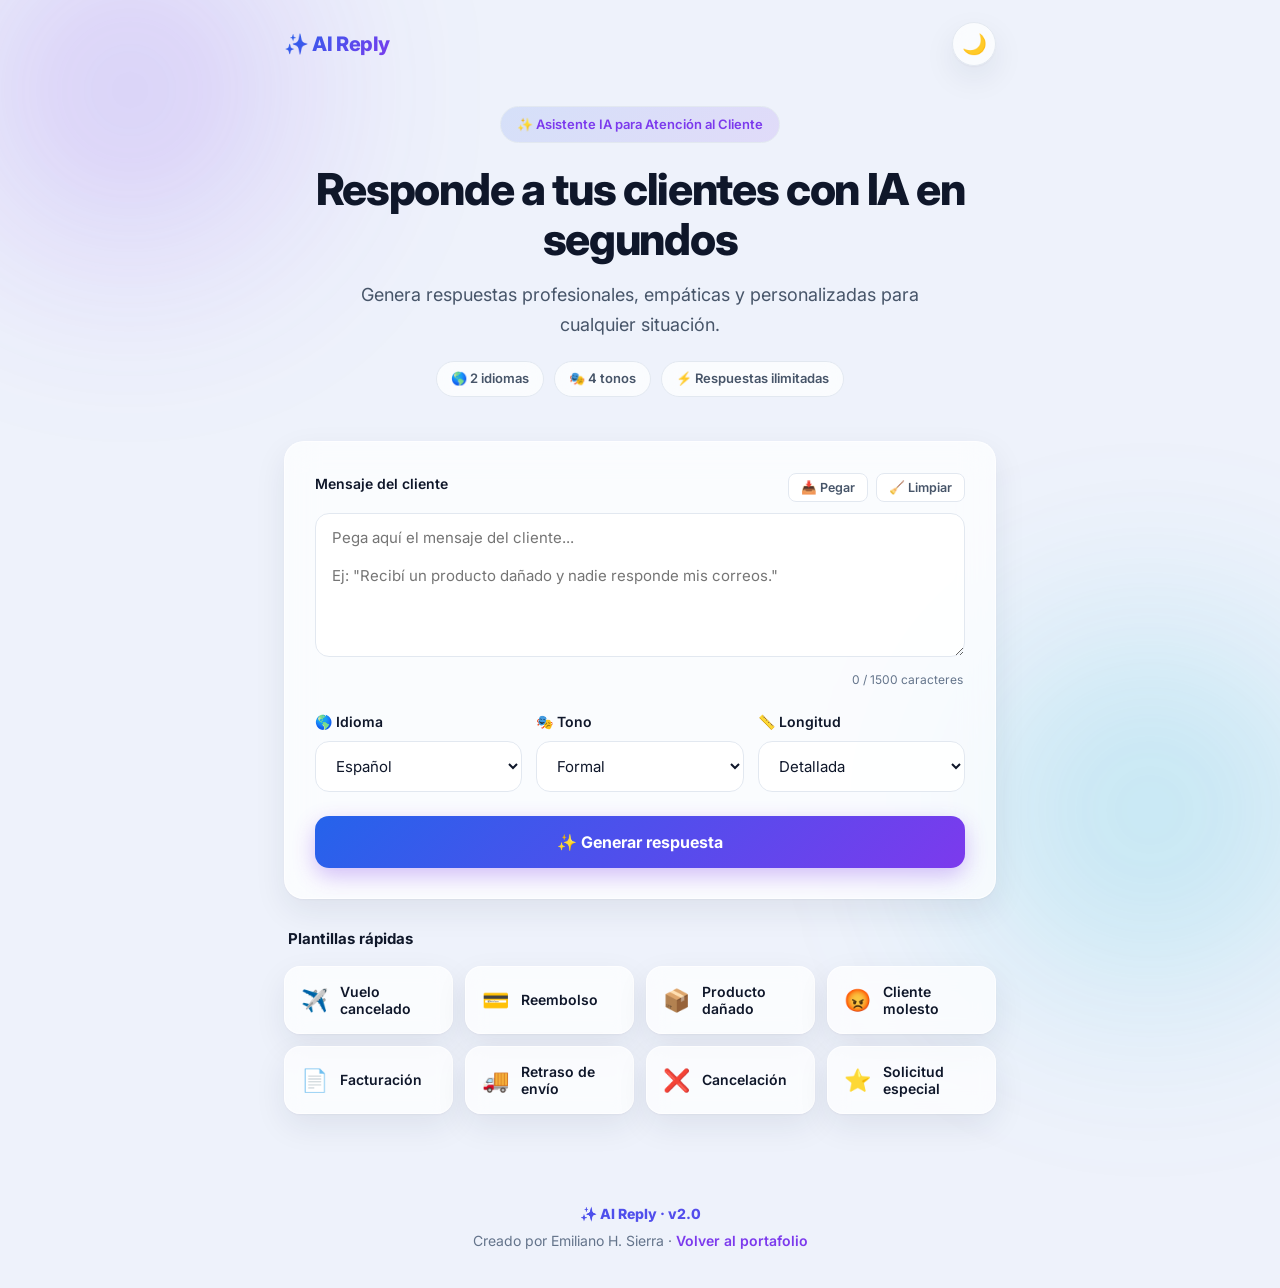
==== asistente-soporte/index.html @ 3d37d1f9 "Add files via upload" ====
<!DOCTYPE html>
<html lang="es">
<head>
  <meta charset="UTF-8">
  <meta name="viewport" content="width=device-width, initial-scale=1.0">
  <title>AI Reply · Asistente IA para Atención al Cliente</title>
  <link rel="preconnect" href="https://fonts.googleapis.com">
  <link rel="preconnect" href="https://fonts.gstatic.com" crossorigin>
  <link href="https://fonts.googleapis.com/css2?family=Inter:wght@400;500;600;700;800;900&display=swap" rel="stylesheet">
  <link rel="stylesheet" href="estilos.css">
</head>
<body>

  <!-- Formas decorativas de fondo -->
  <div class="deco deco-1" aria-hidden="true"></div>
  <div class="deco deco-2" aria-hidden="true"></div>

  <!-- Barra superior con marca -->
  <nav class="topbar">
    <span class="marca">✨ AI Reply</span>
    <button id="btnTema" class="btn-tema" onclick="cambiarTema()" title="Cambiar tema" aria-label="Cambiar tema claro u oscuro">🌙</button>
  </nav>

  <header class="hero">
    <span class="eyebrow">✨ Asistente IA para Atención al Cliente</span>
    <h1>Responde a tus clientes con IA en segundos</h1>
    <p class="subtitulo">Genera respuestas profesionales, empáticas y personalizadas para cualquier situación.</p>
    <div class="badges">
      <span class="badge-info">🌎 2 idiomas</span>
      <span class="badge-info">🎭 4 tonos</span>
      <span class="badge-info">⚡ Respuestas ilimitadas</span>
    </div>
  </header>

  <main class="contenedor">

    <!-- Caja principal -->
    <section class="panel">
      <div class="campo-head">
        <label for="mensajeCliente">Mensaje del cliente</label>
        <div class="mini-acciones">
          <button class="chip" onclick="pegarTexto()">📥 Pegar</button>
          <button class="chip" onclick="limpiarTexto()">🧹 Limpiar</button>
        </div>
      </div>
      <textarea id="mensajeCliente" rows="6" maxlength="1500" oninput="actualizarContador()" placeholder="Pega aquí el mensaje del cliente...&#10;&#10;Ej: &quot;Recibí un producto dañado y nadie responde mis correos.&quot;"></textarea>
      <div class="contador"><span id="contador">0</span> / 1500 caracteres</div>

      <div class="opciones">
        <div class="campo">
          <label for="idioma">🌎 Idioma</label>
          <select id="idioma">
            <option value="es">Español</option>
            <option value="en">Inglés</option>
          </select>
        </div>
        <div class="campo">
          <label for="tono">🎭 Tono</label>
          <select id="tono">
            <option value="Formal">Formal</option>
            <option value="Amigable">Amigable</option>
            <option value="Empático">Empático</option>
            <option value="Directo y conciso">Directo</option>
          </select>
        </div>
        <div class="campo">
          <label for="longitud">📏 Longitud</label>
          <select id="longitud">
            <option value="detallada">Detallada</option>
            <option value="breve">Breve</option>
          </select>
        </div>
      </div>

      <button id="btnGenerar" class="btn-primario" onclick="generarRespuesta()">✨ Generar respuesta</button>
    </section>

    <!-- Plantillas rápidas -->
    <section class="ejemplos">
      <h2 class="titulo-seccion">Plantillas rápidas</h2>
      <div class="grid-ejemplos">
        <button class="tarjeta-ejemplo" onclick="usarPlantilla('Mi vuelo fue cancelado y nadie me avisó. Necesito una solución urgente.')">
          <span class="ej-icon">✈️</span><span class="ej-texto">Vuelo cancelado</span>
        </button>
        <button class="tarjeta-ejemplo" onclick="usarPlantilla('Quiero solicitar el reembolso de mi compra, el producto no cumplió lo prometido.')">
          <span class="ej-icon">💳</span><span class="ej-texto">Reembolso</span>
        </button>
        <button class="tarjeta-ejemplo" onclick="usarPlantilla('Recibí mi pedido dañado y nadie responde mis correos. Estoy muy frustrado.')">
          <span class="ej-icon">📦</span><span class="ej-texto">Producto dañado</span>
        </button>
        <button class="tarjeta-ejemplo" onclick="usarPlantilla('Llevo tres días esperando respuesta y nadie me ayuda. Esto es inaceptable.')">
          <span class="ej-icon">😡</span><span class="ej-texto">Cliente molesto</span>
        </button>
        <button class="tarjeta-ejemplo" onclick="usarPlantilla('Tengo una duda sobre un cargo en mi factura que no reconozco.')">
          <span class="ej-icon">📄</span><span class="ej-texto">Facturación</span>
        </button>
        <button class="tarjeta-ejemplo" onclick="usarPlantilla('Mi pedido lleva una semana de retraso y no tengo información del envío.')">
          <span class="ej-icon">🚚</span><span class="ej-texto">Retraso de envío</span>
        </button>
        <button class="tarjeta-ejemplo" onclick="usarPlantilla('Quiero cancelar mi suscripción y asegurarme de que no me cobren de nuevo.')">
          <span class="ej-icon">❌</span><span class="ej-texto">Cancelación</span>
        </button>
        <button class="tarjeta-ejemplo" onclick="usarPlantilla('Necesito una atención especial porque viajo con un adulto mayor con movilidad reducida.')">
          <span class="ej-icon">⭐</span><span class="ej-texto">Solicitud especial</span>
        </button>
      </div>
    </section>

    <!-- Respuesta -->
    <section id="tarjetaResultado" class="panel resultado-card oculto" aria-live="polite">
      <div class="resultado-head">
        <span class="resultado-titulo">✨ Respuesta generada</span>
        <div class="resultado-acciones">
          <button id="btnCopiar" class="btn-mini" onclick="copiarRespuesta()">📋 Copiar</button>
          <button class="btn-mini" onclick="generarRespuesta()">🔄 Regenerar</button>
        </div>
      </div>
      <div class="divisor"></div>
      <div id="respuesta" class="respuesta"></div>
    </section>

    <!-- Historial -->
    <section id="tarjetaHistorial" class="panel historial-card oculto">
      <div class="resultado-head">
        <span class="resultado-titulo">📜 Historial</span>
        <button class="btn-mini" onclick="limpiarHistorial()">🗑️ Limpiar</button>
      </div>
      <div id="listaHistorial" class="lista-historial"></div>
    </section>

  </main>

  <footer class="pie">
    <p class="pie-marca">✨ AI Reply · v2.0</p>
    <p>Creado por Emiliano H. Sierra · <a href="https://emilianohsierra.netlify.app" target="_blank">Volver al portafolio</a></p>
  </footer>

  <script>
    // ===== Generar respuesta =====
    async function generarRespuesta() {
      var mensaje = document.getElementById("mensajeCliente").value.trim();
      var idioma = document.getElementById("idioma").value;
      var tono = document.getElementById("tono").value;
      var longitud = document.getElementById("longitud").value;
      var caja = document.getElementById("respuesta");
      var tarjeta = document.getElementById("tarjetaResultado");
      var boton = document.getElementById("btnGenerar");

      tarjeta.classList.remove("oculto");

      if (mensaje === "") {
        caja.innerHTML = "⚠️ Primero escribe o pega el mensaje del cliente.";
        return;
      }

      boton.disabled = true;
      boton.textContent = "Generando...";

      // Estado de carga "inteligente" (pasos + barra de progreso)
      caja.innerHTML =
        '<div class="pasos" id="pasos"></div>' +
        '<div class="barra"><div class="barra-fill"></div></div>';
      var pasos = [
        "✨ Analizando el mensaje…",
        "✔️ Detectando el idioma",
        "✔️ Identificando la intención",
        "✔️ Generando la respuesta…"
      ];
      pasos.forEach(function (p, i) {
        setTimeout(function () {
          var pd = document.getElementById("pasos");
          if (!pd) return;   // la respuesta ya llegó
          var linea = document.createElement("div");
          linea.className = "paso";
          linea.textContent = p;
          pd.appendChild(linea);
        }, i * 550);
      });

      try {
        var res = await fetch("/.netlify/functions/generar-respuesta", {
          method: "POST",
          headers: { "content-type": "application/json" },
          body: JSON.stringify({ mensaje: mensaje, idioma: idioma, tono: tono, longitud: longitud })
        });
        var data = await res.json();
        mostrarRespuesta(data.respuesta);
        guardarEnHistorial({ respuesta: data.respuesta, mensaje: mensaje, idioma: idioma, tono: tono });
      } catch (error) {
        caja.innerHTML = "❌ Hubo un error de conexión. Intenta de nuevo.";
      } finally {
        boton.disabled = false;
        boton.textContent = "✨ Generar respuesta";
      }
    }

    function mostrarRespuesta(texto) {
      var caja = document.getElementById("respuesta");
      caja.textContent = texto;
      var card = document.getElementById("tarjetaResultado");
      card.classList.remove("oculto");
      card.classList.remove("aparece");
      void card.offsetWidth;
      card.classList.add("aparece");
    }

    // ===== Textarea: pegar, limpiar, contador, plantillas =====
    async function pegarTexto() {
      try {
        var texto = await navigator.clipboard.readText();
        var caja = document.getElementById("mensajeCliente");
        caja.value = texto;
        actualizarContador();
        caja.focus();
      } catch (e) {
        alert("Tu navegador no permitió pegar automáticamente. Usa Ctrl + V.");
      }
    }

    function limpiarTexto() {
      var caja = document.getElementById("mensajeCliente");
      caja.value = "";
      actualizarContador();
      caja.focus();
    }

    function actualizarContador() {
      document.getElementById("contador").textContent = document.getElementById("mensajeCliente").value.length;
    }

    function usarPlantilla(texto) {
      var caja = document.getElementById("mensajeCliente");
      caja.value = texto;
      actualizarContador();
      caja.focus();
    }

    function copiarRespuesta() {
      var texto = document.getElementById("respuesta").textContent;
      var btn = document.getElementById("btnCopiar");
      navigator.clipboard.writeText(texto).then(function () {
        btn.textContent = "✅ ¡Copiado!";
        setTimeout(function () { btn.textContent = "📋 Copiar"; }, 1500);
      });
    }

    function limpiar() {
      document.getElementById("mensajeCliente").value = "";
      actualizarContador();
      document.getElementById("respuesta").textContent = "";
      document.getElementById("tarjetaResultado").classList.add("oculto");
    }

    // ===== Historial =====
    function guardarEnHistorial(item) {
      var historial = JSON.parse(localStorage.getItem("historial") || "[]");
      historial.unshift(item);
      if (historial.length > 20) historial = historial.slice(0, 20);
      localStorage.setItem("historial", JSON.stringify(historial));
      renderHistorial();
    }

    function renderHistorial() {
      var historial = JSON.parse(localStorage.getItem("historial") || "[]");
      var tarjeta = document.getElementById("tarjetaHistorial");
      var lista = document.getElementById("listaHistorial");
      lista.innerHTML = "";
      if (historial.length === 0) { tarjeta.classList.add("oculto"); return; }
      tarjeta.classList.remove("oculto");
      historial.forEach(function (item, i) {
        var fila = document.createElement("button");
        fila.className = "historial-item";
        fila.onclick = function () { verDelHistorial(i); };
        var preview = document.createElement("span");
        preview.className = "historial-preview";
        preview.textContent = item.respuesta.slice(0, 90) + (item.respuesta.length > 90 ? "…" : "");
        var meta = document.createElement("span");
        meta.className = "historial-meta";
        meta.textContent = (item.idioma === "en" ? "EN" : "ES") + " · " + item.tono;
        fila.appendChild(preview);
        fila.appendChild(meta);
        lista.appendChild(fila);
      });
    }

    function verDelHistorial(i) {
      var historial = JSON.parse(localStorage.getItem("historial") || "[]");
      var item = historial[i];
      if (!item) return;
      mostrarRespuesta(item.respuesta);
      document.getElementById("tarjetaResultado").scrollIntoView({ behavior: "smooth" });
    }

    function limpiarHistorial() {
      localStorage.removeItem("historial");
      renderHistorial();
    }

    // ===== Modo oscuro =====
    function cambiarTema() {
      document.body.classList.toggle("tema-oscuro");
      var oscuro = document.body.classList.contains("tema-oscuro");
      document.getElementById("btnTema").textContent = oscuro ? "☀️" : "🌙";
      localStorage.setItem("tema", oscuro ? "oscuro" : "claro");
    }
    if (localStorage.getItem("tema") === "oscuro") {
      document.body.classList.add("tema-oscuro");
      document.getElementById("btnTema").textContent = "☀️";
    }

    renderHistorial();
  </script>

</body>
</html>
---- asistente-soporte/estilos.css ----
/* ============================================================
   AI REPLY · Asistente IA de Soporte — Diseño Premium v2.0
   ============================================================ */

/* --- Tema CLARO --- */
:root {
  --bg:         #eef2fb;
  --panel:      rgba(255, 255, 255, 0.72);
  --panel-bord: rgba(255, 255, 255, 0.65);
  --input:      rgba(255, 255, 255, 0.85);
  --texto:      #0f172a;
  --suave:      #475569;
  --tenue:      #64748b;
  --borde:      #e2e8f0;
  --azul:       #2563eb;
  --violeta:    #7c3aed;
  --cian:       #06b6d4;
  --grad:       linear-gradient(135deg, #2563eb 0%, #7c3aed 100%);
  --grad-suave: linear-gradient(135deg, rgba(37,99,235,0.12), rgba(124,58,237,0.12));
  --sombra:     0 1px 2px rgba(15,23,42,0.04), 0 12px 32px rgba(30,41,59,0.08);
  --sombra-lg:  0 16px 48px rgba(124,58,237,0.18);
  --anillo:     0 0 0 4px rgba(124,58,237,0.22);
}

/* --- Tema OSCURO --- */
body.tema-oscuro {
  --bg:         #070b16;
  --panel:      rgba(19, 27, 46, 0.70);
  --panel-bord: rgba(255, 255, 255, 0.07);
  --input:      rgba(9, 15, 28, 0.85);
  --texto:      #f1f5f9;
  --suave:      #94a3b8;
  --tenue:      #64748b;
  --borde:      #1f2a44;
  --grad-suave: linear-gradient(135deg, rgba(59,130,246,0.20), rgba(139,92,246,0.20));
  --sombra:     0 1px 2px rgba(0,0,0,0.3), 0 14px 40px rgba(0,0,0,0.45);
  --sombra-lg:  0 18px 52px rgba(0,0,0,0.55);
}

* { margin: 0; padding: 0; box-sizing: border-box; }
html { scroll-behavior: smooth; }

body {
  font-family: 'Inter', 'SF Pro Display', 'Segoe UI', Arial, sans-serif;
  background-color: var(--bg);
  color: var(--suave);
  line-height: 1.65;
  min-height: 100vh;
  -webkit-font-smoothing: antialiased;
  position: relative;
  overflow-x: hidden;
  transition: background-color 0.35s, color 0.35s;
}

/* --- Formas decorativas (glow tipo IA) --- */
.deco { position: fixed; border-radius: 50%; filter: blur(100px); opacity: 0.6; z-index: -1; pointer-events: none; }
.deco-1 { top: -140px; left: -100px; width: 460px; height: 460px; background: radial-gradient(circle, rgba(124,58,237,0.55), transparent 70%); }
.deco-2 { bottom: -160px; right: -120px; width: 500px; height: 500px; background: radial-gradient(circle, rgba(6,182,212,0.50), transparent 70%); }
body.tema-oscuro .deco { opacity: 0.4; }

/* --- Barra superior con marca --- */
.topbar {
  display: flex; justify-content: space-between; align-items: center;
  max-width: 760px; margin: 0 auto; padding: 22px 24px 0;
}
.marca {
  font-size: 20px; font-weight: 800; letter-spacing: -0.02em;
  background: var(--grad);
  -webkit-background-clip: text; background-clip: text; color: transparent;
}

/* --- Botón de modo oscuro --- */
.btn-tema {
  width: 44px; height: 44px; border-radius: 50%;
  border: 1px solid var(--borde);
  background: var(--panel);
  backdrop-filter: blur(12px); -webkit-backdrop-filter: blur(12px);
  font-size: 20px; cursor: pointer;
  box-shadow: var(--sombra);
  transition: transform 0.2s, box-shadow 0.2s;
}
.btn-tema:hover { transform: scale(1.08); box-shadow: var(--sombra-lg); }

/* --- Hero --- */
.hero { text-align: center; padding: 40px 24px 12px; max-width: 720px; margin: 0 auto; }
.eyebrow {
  display: inline-block; font-size: 13px; font-weight: 600;
  padding: 7px 16px; border-radius: 999px;
  background: var(--grad-suave); color: var(--violeta);
  border: 1px solid var(--borde); margin-bottom: 22px;
}
body.tema-oscuro .eyebrow { color: #c4b5fd; }
.hero h1 {
  font-size: 44px; font-weight: 800; color: var(--texto);
  letter-spacing: -0.03em; line-height: 1.12; margin-bottom: 16px;
}
.subtitulo { font-size: 18px; color: var(--suave); max-width: 560px; margin: 0 auto 22px; }
.badges { display: flex; gap: 10px; justify-content: center; flex-wrap: wrap; }
.badge-info {
  font-size: 13px; font-weight: 600; color: var(--suave);
  padding: 6px 14px; border-radius: 999px;
  background: var(--panel); border: 1px solid var(--borde);
  backdrop-filter: blur(10px); -webkit-backdrop-filter: blur(10px);
}

/* --- Contenedor --- */
.contenedor { max-width: 760px; margin: 0 auto; padding: 32px 24px 24px; }

/* --- Panel (tarjeta glassmorphism) --- */
.panel {
  background-color: var(--panel);
  backdrop-filter: blur(16px); -webkit-backdrop-filter: blur(16px);
  border: 1px solid var(--panel-bord);
  border-radius: 20px;
  padding: 30px;
  box-shadow: var(--sombra);
  margin-bottom: 28px;
}

/* --- Cabecera del campo (label + mini acciones) --- */
.campo-head { display: flex; justify-content: space-between; align-items: center; margin-bottom: 10px; flex-wrap: wrap; gap: 10px; }
.mini-acciones { display: flex; gap: 8px; }
.chip {
  background: var(--input); border: 1px solid var(--borde); color: var(--suave);
  padding: 6px 12px; border-radius: 8px; font-size: 12.5px; font-weight: 600;
  cursor: pointer; font-family: inherit; transition: border-color 0.2s, color 0.2s;
}
.chip:hover { border-color: var(--violeta); color: var(--violeta); }

/* --- Etiquetas y campos --- */
label { display: block; font-size: 14px; font-weight: 600; color: var(--texto); margin-bottom: 8px; }
textarea, select {
  width: 100%; padding: 14px 16px;
  border: 1px solid var(--borde); border-radius: 14px;
  font-size: 15px; font-family: inherit; color: var(--texto);
  background-color: var(--input);
  transition: border-color 0.2s, box-shadow 0.2s;
}
textarea { resize: vertical; min-height: 130px; }
textarea:focus, select:focus { outline: none; border-color: var(--violeta); box-shadow: var(--anillo); }
.contador { text-align: right; font-size: 12px; color: var(--tenue); margin: 6px 2px 20px; }

/* --- Opciones --- */
.opciones { display: flex; gap: 14px; margin-bottom: 24px; }
.campo { flex: 1; }

/* --- Botón principal (con brillo) --- */
.btn-primario {
  position: relative; overflow: hidden;
  width: 100%; background: var(--grad); color: #ffffff;
  border: none; padding: 16px; border-radius: 14px;
  font-size: 16px; font-weight: 700; cursor: pointer; font-family: inherit;
  box-shadow: 0 8px 22px rgba(124,58,237,0.32);
  transition: transform 0.15s, box-shadow 0.2s, opacity 0.2s;
}
.btn-primario:hover { transform: translateY(-2px); box-shadow: 0 12px 30px rgba(124,58,237,0.45); }
.btn-primario:active { transform: translateY(0); }
.btn-primario:disabled { opacity: 0.7; cursor: not-allowed; transform: none; }
.btn-primario::after {
  content: ""; position: absolute; top: 0; left: -60%;
  width: 40%; height: 100%;
  background: linear-gradient(120deg, transparent, rgba(255,255,255,0.35), transparent);
  transform: skewX(-20deg); animation: brillo 3.6s ease-in-out infinite;
}
@keyframes brillo { 0% { left: -60%; } 45%, 100% { left: 150%; } }

/* --- Plantillas rápidas (cuadrícula) --- */
.ejemplos { margin-bottom: 28px; }
.titulo-seccion { font-size: 15px; font-weight: 700; color: var(--texto); margin: 0 4px 14px; }
.grid-ejemplos { display: grid; grid-template-columns: repeat(auto-fit, minmax(160px, 1fr)); gap: 12px; }
.tarjeta-ejemplo {
  display: flex; align-items: center; gap: 12px; padding: 16px;
  background: var(--panel); backdrop-filter: blur(10px); -webkit-backdrop-filter: blur(10px);
  border: 1px solid var(--panel-bord); border-radius: 16px;
  cursor: pointer; font-family: inherit; text-align: left;
  box-shadow: var(--sombra);
  transition: transform 0.15s, border-color 0.2s, box-shadow 0.2s;
}
.tarjeta-ejemplo:hover { transform: translateY(-3px); border-color: var(--violeta); box-shadow: var(--sombra-lg); }
.ej-icon { font-size: 22px; }
.ej-texto { font-size: 14px; font-weight: 600; color: var(--texto); }

/* --- Resultado --- */
.resultado-card { position: relative; overflow: hidden; }
.resultado-card::before { content: ""; position: absolute; top: 0; left: 0; right: 0; height: 4px; background: var(--grad); }
.resultado-head { display: flex; justify-content: space-between; align-items: center; flex-wrap: wrap; gap: 12px; }
.resultado-titulo { font-size: 15px; font-weight: 700; color: var(--texto); }
.resultado-acciones { display: flex; gap: 8px; }
.btn-mini {
  background: var(--input); border: 1px solid var(--borde); color: var(--texto);
  padding: 8px 13px; border-radius: 9px; font-size: 13px; font-weight: 600;
  cursor: pointer; font-family: inherit; transition: border-color 0.2s, color 0.2s;
}
.btn-mini:hover { border-color: var(--violeta); color: var(--violeta); }
.divisor { height: 1px; background: var(--borde); margin: 16px 0; }
.respuesta { font-size: 15.5px; color: var(--texto); white-space: pre-wrap; line-height: 1.78; min-height: 24px; }

/* Animación de aparición */
.aparece { animation: aparecer 0.45s ease; }
@keyframes aparecer { from { opacity: 0; transform: translateY(12px); } to { opacity: 1; transform: translateY(0); } }

/* --- Estado de carga "inteligente" (pasos + barra) --- */
.pasos { display: flex; flex-direction: column; gap: 8px; margin-bottom: 16px; }
.paso { font-size: 14px; color: var(--suave); animation: aparecer 0.35s ease; }
.barra { height: 6px; border-radius: 999px; background: var(--borde); overflow: hidden; }
.barra-fill { height: 100%; width: 20%; border-radius: 999px; background: var(--grad); animation: cargar 2.4s ease-in-out infinite; }
@keyframes cargar { 0% { width: 8%; margin-left: 0; } 50% { width: 65%; } 100% { width: 20%; margin-left: 85%; } }

/* --- Historial --- */
.lista-historial { display: flex; flex-direction: column; gap: 8px; margin-top: 16px; }
.historial-item {
  display: flex; flex-direction: column; gap: 4px; width: 100%;
  padding: 12px 14px; border: 1px solid var(--borde); border-radius: 12px;
  cursor: pointer; background: var(--input); font-family: inherit; text-align: left;
  transition: border-color 0.2s;
}
.historial-item:hover { border-color: var(--violeta); }
.historial-preview { font-size: 14px; color: var(--texto); }
.historial-meta { font-size: 12px; color: var(--tenue); font-weight: 600; }

/* --- Utilidad --- */
.oculto { display: none; }

/* --- Pie --- */
.pie { text-align: center; padding: 36px 24px; color: var(--tenue); font-size: 14px; }
.pie-marca {
  font-weight: 800; margin-bottom: 4px;
  background: var(--grad); -webkit-background-clip: text; background-clip: text; color: transparent;
}
.pie a { color: var(--violeta); text-decoration: none; font-weight: 600; }

/* --- Accesibilidad: foco visible (WCAG AA) --- */
:focus-visible { outline: 2px solid var(--violeta); outline-offset: 2px; }

/* --- Responsive (tablet y móvil) --- */
@media (max-width: 640px) {
  .hero { padding: 28px 20px 8px; }
  .hero h1 { font-size: 32px; }
  .subtitulo { font-size: 16px; }
  .opciones { flex-direction: column; gap: 16px; }
  .panel { padding: 22px; }
}
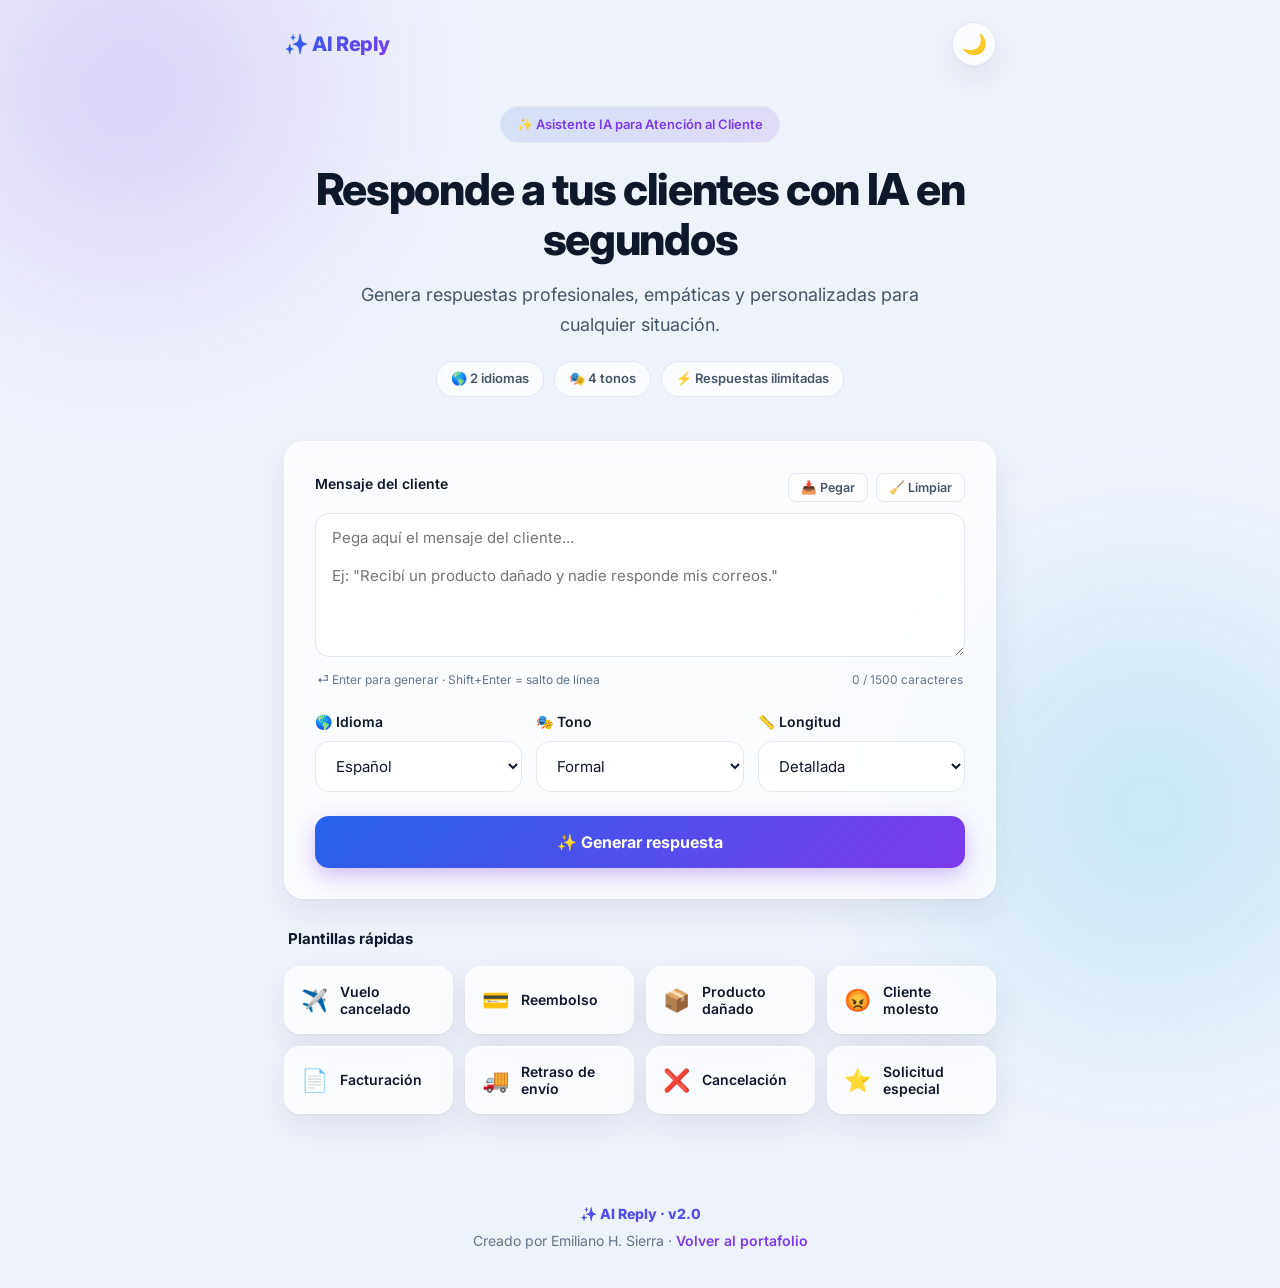
==== commit 1304941a: "Add files via upload" ====
--- a/asistente-soporte/index.html
+++ b/asistente-soporte/index.html
@@ -43,8 +43,11 @@
           <button class="chip" onclick="limpiarTexto()">🧹 Limpiar</button>
         </div>
       </div>
-      <textarea id="mensajeCliente" rows="6" maxlength="1500" oninput="actualizarContador()" placeholder="Pega aquí el mensaje del cliente...&#10;&#10;Ej: &quot;Recibí un producto dañado y nadie responde mis correos.&quot;"></textarea>
-      <div class="contador"><span id="contador">0</span> / 1500 caracteres</div>
+      <textarea id="mensajeCliente" rows="6" maxlength="1500" oninput="actualizarContador()" onkeydown="manejarEnter(event)" placeholder="Pega aquí el mensaje del cliente...&#10;&#10;Ej: &quot;Recibí un producto dañado y nadie responde mis correos.&quot;"></textarea>
+      <div class="contador">
+        <span class="pista-teclado">⏎ Enter para generar · Shift+Enter = salto de línea</span>
+        <span><span id="contador">0</span> / 1500 caracteres</span>
+      </div>
 
       <div class="opciones">
         <div class="campo">
@@ -117,6 +120,10 @@
       </div>
       <div class="divisor"></div>
       <div id="respuesta" class="respuesta"></div>
+      <div id="editorRespuesta" class="oculto">
+        <p class="editable-hint">✏️ Puedes ajustar el texto antes de copiar</p>
+        <textarea id="respuestaEditable" class="respuesta-editable" rows="4" oninput="autoAjustar(this)" aria-label="Respuesta generada, editable"></textarea>
+      </div>
     </section>
 
     <!-- Historial -->
@@ -147,6 +154,9 @@
       var boton = document.getElementById("btnGenerar");
 
       tarjeta.classList.remove("oculto");
+      // Mientras carga (o si hay un aviso) mostramos el área de mensajes y ocultamos el editor
+      caja.classList.remove("oculto");
+      document.getElementById("editorRespuesta").classList.add("oculto");
 
       if (mensaje === "") {
         caja.innerHTML = "⚠️ Primero escribe o pega el mensaje del cliente.";
@@ -178,7 +188,7 @@
       });
 
       try {
-        var res = await fetch("/.netlify/functions/generar-respuesta", {
+        var res = await fetch("/api/generar-respuesta", {
           method: "POST",
           headers: { "content-type": "application/json" },
           body: JSON.stringify({ mensaje: mensaje, idioma: idioma, tono: tono, longitud: longitud })
@@ -195,13 +205,24 @@
     }
 
     function mostrarRespuesta(texto) {
-      var caja = document.getElementById("respuesta");
-      caja.textContent = texto;
+      // Ocultamos el área de carga/mensajes y mostramos el EDITOR con el texto
+      document.getElementById("respuesta").classList.add("oculto");
+      var editor = document.getElementById("editorRespuesta");
+      var area = document.getElementById("respuestaEditable");
+      area.value = texto;
+      editor.classList.remove("oculto");
+      autoAjustar(area);   // ajusta el alto para que se vea todo el texto
       var card = document.getElementById("tarjetaResultado");
       card.classList.remove("oculto");
       card.classList.remove("aparece");
       void card.offsetWidth;
       card.classList.add("aparece");
+    }
+
+    // Crece o encoge el editor según el contenido (sin scroll interno feo)
+    function autoAjustar(el) {
+      el.style.height = "auto";
+      el.style.height = (el.scrollHeight + 2) + "px";
     }
 
     // ===== Textarea: pegar, limpiar, contador, plantillas =====
@@ -228,6 +249,14 @@
       document.getElementById("contador").textContent = document.getElementById("mensajeCliente").value.length;
     }
 
+    // Enter = generar respuesta · Shift+Enter = salto de línea
+    function manejarEnter(e) {
+      if (e.key === "Enter" && !e.shiftKey) {
+        e.preventDefault();
+        generarRespuesta();
+      }
+    }
+
     function usarPlantilla(texto) {
       var caja = document.getElementById("mensajeCliente");
       caja.value = texto;
@@ -236,7 +265,7 @@
     }
 
     function copiarRespuesta() {
-      var texto = document.getElementById("respuesta").textContent;
+      var texto = document.getElementById("respuestaEditable").value;
       var btn = document.getElementById("btnCopiar");
       navigator.clipboard.writeText(texto).then(function () {
         btn.textContent = "✅ ¡Copiado!";
--- a/asistente-soporte/estilos.css
+++ b/asistente-soporte/estilos.css
@@ -138,7 +138,8 @@
 }
 textarea { resize: vertical; min-height: 130px; }
 textarea:focus, select:focus { outline: none; border-color: var(--violeta); box-shadow: var(--anillo); }
-.contador { text-align: right; font-size: 12px; color: var(--tenue); margin: 6px 2px 20px; }
+.contador { display: flex; justify-content: space-between; align-items: center; gap: 10px; font-size: 12px; color: var(--tenue); margin: 6px 2px 20px; }
+.pista-teclado { color: var(--tenue); }
 
 /* --- Opciones --- */
 .opciones { display: flex; gap: 14px; margin-bottom: 24px; }
@@ -194,6 +195,8 @@
 .btn-mini:hover { border-color: var(--violeta); color: var(--violeta); }
 .divisor { height: 1px; background: var(--borde); margin: 16px 0; }
 .respuesta { font-size: 15.5px; color: var(--texto); white-space: pre-wrap; line-height: 1.78; min-height: 24px; }
+.respuesta-editable { font-size: 15.5px; line-height: 1.78; min-height: 60px; resize: vertical; }
+.editable-hint { font-size: 12.5px; color: var(--tenue); margin: 0 2px 10px; }
 
 /* Animación de aparición */
 .aparece { animation: aparecer 0.45s ease; }
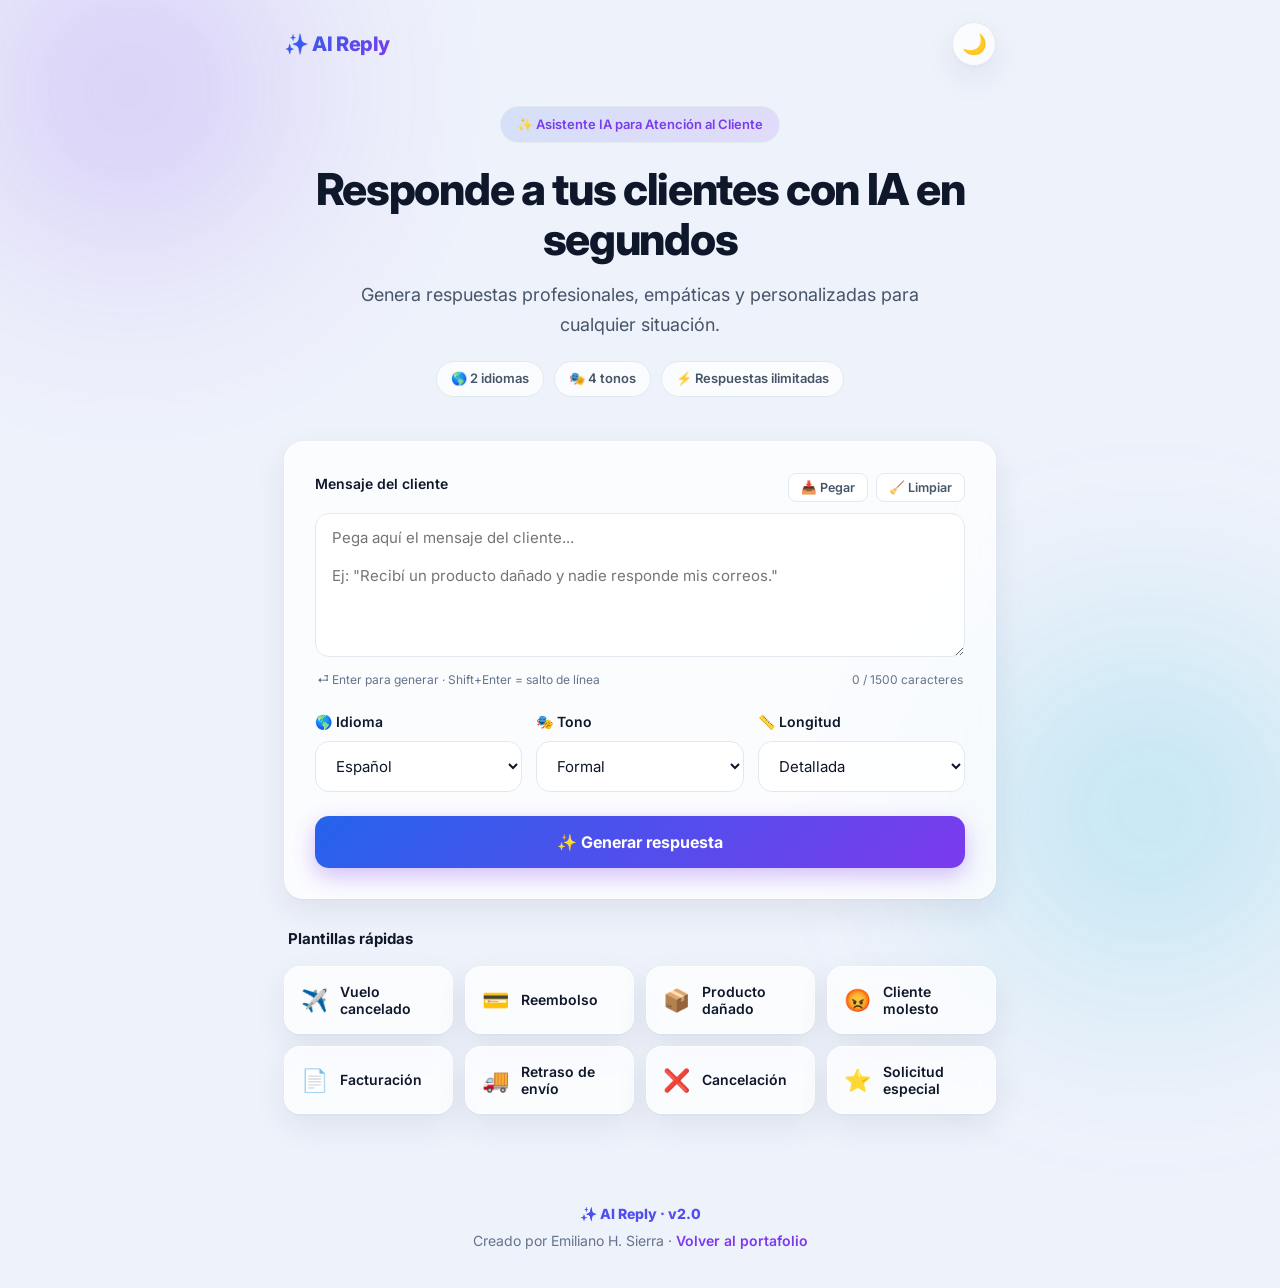
==== commit fc6d092e: "Add files via upload" ====
--- a/asistente-soporte/index.html
+++ b/asistente-soporte/index.html
@@ -124,6 +124,13 @@
         <p class="editable-hint">✏️ Puedes ajustar el texto antes de copiar</p>
         <textarea id="respuestaEditable" class="respuesta-editable" rows="4" oninput="autoAjustar(this)" aria-label="Respuesta generada, editable"></textarea>
       </div>
+      <div id="accionesRapidas" class="acciones-rapidas oculto">
+        <span class="ar-label">⚡ Ajustar:</span>
+        <button class="chip-accion" onclick="accionRapida('breve')">✂️ Más breve</button>
+        <button class="chip-accion" onclick="accionRapida('formal')">🎩 Más formal</button>
+        <button class="chip-accion" onclick="accionRapida('calida')">💗 Más cálida</button>
+        <button class="chip-accion" onclick="accionRapida('traducir')">🌐 Traducir</button>
+      </div>
     </section>
 
     <!-- Historial -->
@@ -157,6 +164,8 @@
       // Mientras carga (o si hay un aviso) mostramos el área de mensajes y ocultamos el editor
       caja.classList.remove("oculto");
       document.getElementById("editorRespuesta").classList.add("oculto");
+      var accsOcultar = document.getElementById("accionesRapidas");
+      if (accsOcultar) accsOcultar.classList.add("oculto");
 
       if (mensaje === "") {
         caja.innerHTML = "⚠️ Primero escribe o pega el mensaje del cliente.";
@@ -212,6 +221,8 @@
       area.value = texto;
       editor.classList.remove("oculto");
       autoAjustar(area);   // ajusta el alto para que se vea todo el texto
+      var acciones = document.getElementById("accionesRapidas");
+      if (acciones) acciones.classList.remove("oculto");   // mostrar botones de ajuste
       var card = document.getElementById("tarjetaResultado");
       card.classList.remove("oculto");
       card.classList.remove("aparece");
@@ -223,6 +234,40 @@
     function autoAjustar(el) {
       el.style.height = "auto";
       el.style.height = (el.scrollHeight + 2) + "px";
+    }
+
+    // ===== Acción rápida: transforma la respuesta ACTUAL (más breve/formal/cálida/traducir) =====
+    async function accionRapida(accion) {
+      var area = document.getElementById("respuestaEditable");
+      var textoActual = area.value.trim();
+      if (textoActual === "") return;   // no hay nada que ajustar
+
+      var idioma = document.getElementById("idioma").value;
+      var contenedor = document.getElementById("accionesRapidas");
+      var original = area.value;
+
+      // Estado de carga: deshabilitar botones y avisar dentro del editor
+      if (contenedor) contenedor.classList.add("cargando");
+      area.disabled = true;
+      area.value = "⏳ Ajustando la respuesta...";
+
+      try {
+        var res = await fetch("/api/generar-respuesta", {
+          method: "POST",
+          headers: { "content-type": "application/json" },
+          // Mandamos la respuesta ACTUAL (ya editada) + la acción, NO el mensaje original
+          body: JSON.stringify({ accion: accion, respuestaPrevia: textoActual, idioma: idioma })
+        });
+        var data = await res.json();
+        area.disabled = false;
+        mostrarRespuesta(data.respuesta);
+      } catch (error) {
+        area.disabled = false;
+        area.value = original;   // si falla, devolvemos el texto que tenías
+        alert("Hubo un error de conexión. Intenta de nuevo.");
+      } finally {
+        if (contenedor) contenedor.classList.remove("cargando");
+      }
     }
 
     // ===== Textarea: pegar, limpiar, contador, plantillas =====
--- a/asistente-soporte/estilos.css
+++ b/asistente-soporte/estilos.css
@@ -197,6 +197,12 @@
 .respuesta { font-size: 15.5px; color: var(--texto); white-space: pre-wrap; line-height: 1.78; min-height: 24px; }
 .respuesta-editable { font-size: 15.5px; line-height: 1.78; min-height: 60px; resize: vertical; }
 .editable-hint { font-size: 12.5px; color: var(--tenue); margin: 0 2px 10px; }
+/* --- Acciones rápidas (Ronda 2 · función 2) --- */
+.acciones-rapidas { display: flex; flex-wrap: wrap; align-items: center; gap: 8px; margin-top: 16px; }
+.acciones-rapidas.cargando { opacity: 0.5; pointer-events: none; }
+.ar-label { font-size: 12.5px; color: var(--tenue); font-weight: 600; margin-right: 2px; }
+.chip-accion { background: var(--input); color: var(--texto); border: 1px solid var(--borde); border-radius: 999px; padding: 7px 13px; font-size: 13px; font-weight: 600; cursor: pointer; font-family: inherit; transition: border-color 0.2s, color 0.2s; }
+.chip-accion:hover { border-color: var(--violeta); color: var(--violeta); }
 
 /* Animación de aparición */
 .aparece { animation: aparecer 0.45s ease; }
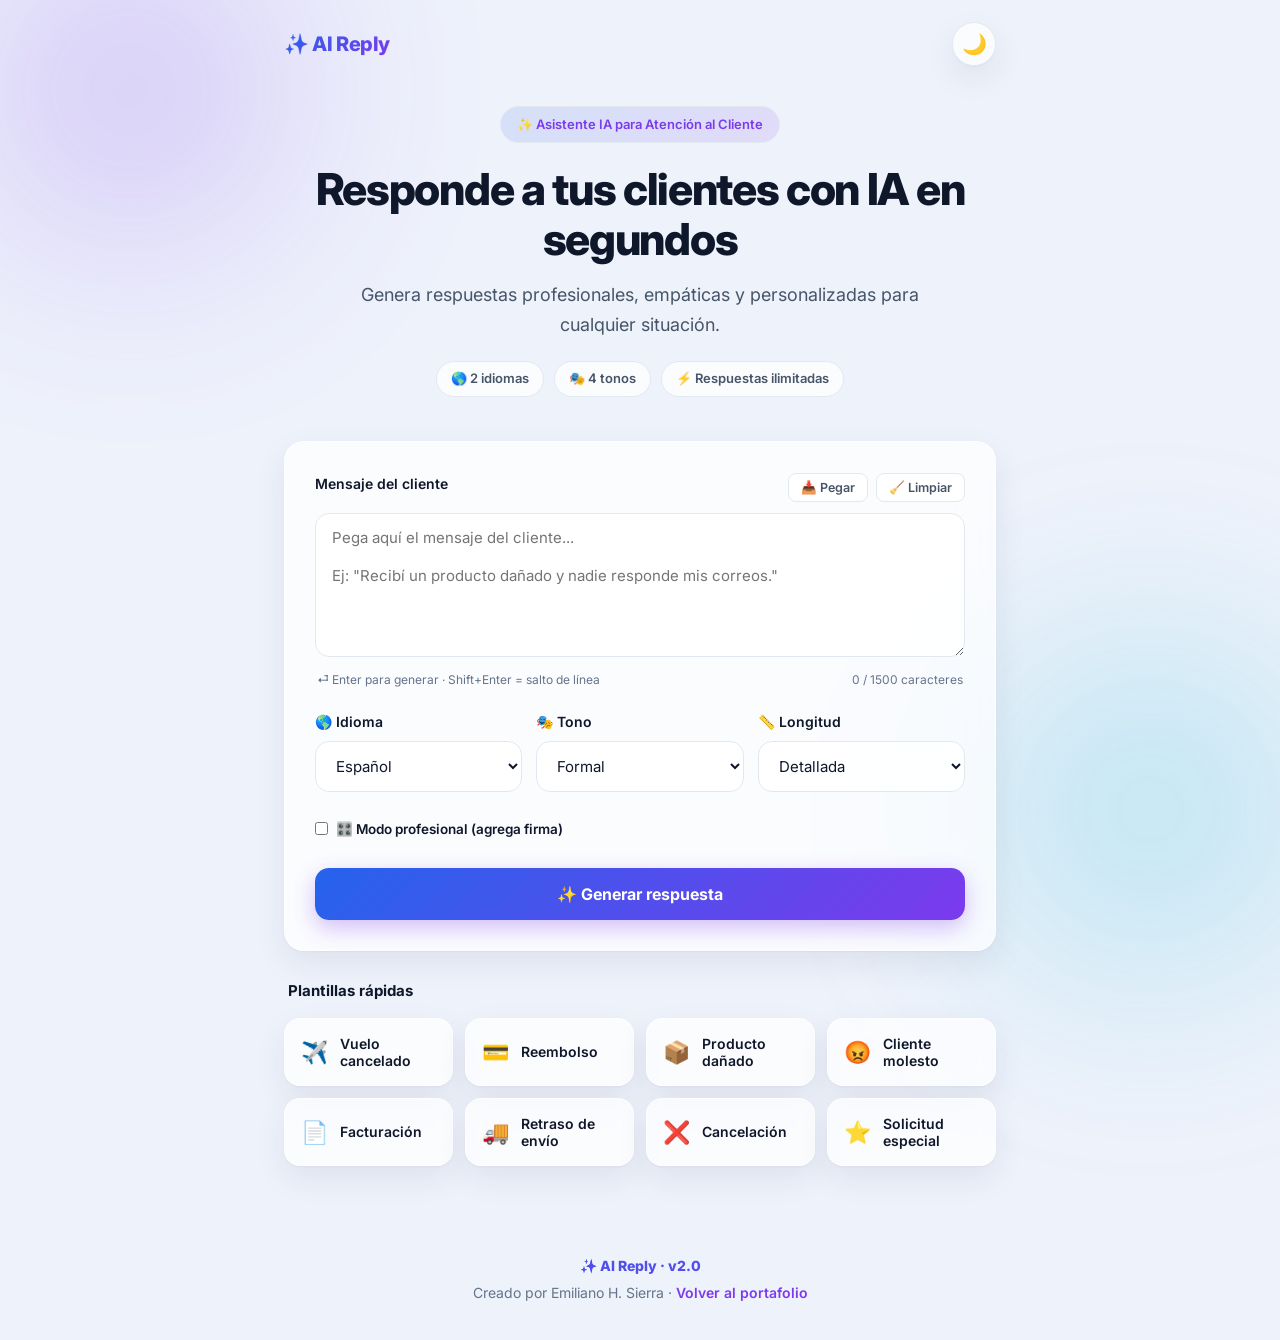
==== commit fa3818b5: "Add files via upload" ====
--- a/asistente-soporte/index.html
+++ b/asistente-soporte/index.html
@@ -75,6 +75,22 @@
         </div>
       </div>
 
+      <div class="modo-pro">
+        <label class="switch-label">
+          <input type="checkbox" id="modoPro" onchange="toggleModoPro()"> 🎛️ Modo profesional (agrega firma)
+        </label>
+        <div id="camposPro" class="campos-pro oculto">
+          <div class="campo">
+            <label for="agente">👤 Tu nombre</label>
+            <input type="text" id="agente" maxlength="40" oninput="saveModoPro()" placeholder="Ej: Emiliano H. Sierra">
+          </div>
+          <div class="campo">
+            <label for="empresa">🏢 Empresa</label>
+            <input type="text" id="empresa" maxlength="40" oninput="saveModoPro()" placeholder="Ej: AI Reply">
+          </div>
+        </div>
+      </div>
+
       <button id="btnGenerar" class="btn-primario" onclick="generarRespuesta()">✨ Generar respuesta</button>
     </section>
 
@@ -156,6 +172,9 @@
       var idioma = document.getElementById("idioma").value;
       var tono = document.getElementById("tono").value;
       var longitud = document.getElementById("longitud").value;
+      var modoPro = document.getElementById("modoPro").checked;
+      var agente = modoPro ? document.getElementById("agente").value.trim() : "";
+      var empresa = modoPro ? document.getElementById("empresa").value.trim() : "";
       var caja = document.getElementById("respuesta");
       var tarjeta = document.getElementById("tarjetaResultado");
       var boton = document.getElementById("btnGenerar");
@@ -200,7 +219,7 @@
         var res = await fetch("/api/generar-respuesta", {
           method: "POST",
           headers: { "content-type": "application/json" },
-          body: JSON.stringify({ mensaje: mensaje, idioma: idioma, tono: tono, longitud: longitud })
+          body: JSON.stringify({ mensaje: mensaje, idioma: idioma, tono: tono, longitud: longitud, agente: agente, empresa: empresa })
         });
         var data = await res.json();
         mostrarRespuesta(data.respuesta);
@@ -382,6 +401,29 @@
       document.getElementById("btnTema").textContent = "☀️";
     }
 
+    // ===== Modo profesional (firma) =====
+    function toggleModoPro() {
+      var on = document.getElementById("modoPro").checked;
+      document.getElementById("camposPro").classList.toggle("oculto", !on);
+      saveModoPro();
+    }
+    function saveModoPro() {
+      localStorage.setItem("modoPro", JSON.stringify({
+        on: document.getElementById("modoPro").checked,
+        agente: document.getElementById("agente").value,
+        empresa: document.getElementById("empresa").value
+      }));
+    }
+    // Restaurar lo que el usuario guardó antes (nombre/empresa/interruptor)
+    (function restaurarModoPro() {
+      var pro = JSON.parse(localStorage.getItem("modoPro") || "null");
+      if (!pro) return;
+      document.getElementById("modoPro").checked = !!pro.on;
+      document.getElementById("agente").value = pro.agente || "";
+      document.getElementById("empresa").value = pro.empresa || "";
+      toggleModoPro();
+    })();
+
     renderHistorial();
   </script>
 
--- a/asistente-soporte/estilos.css
+++ b/asistente-soporte/estilos.css
@@ -203,6 +203,13 @@
 .ar-label { font-size: 12.5px; color: var(--tenue); font-weight: 600; margin-right: 2px; }
 .chip-accion { background: var(--input); color: var(--texto); border: 1px solid var(--borde); border-radius: 999px; padding: 7px 13px; font-size: 13px; font-weight: 600; cursor: pointer; font-family: inherit; transition: border-color 0.2s, color 0.2s; }
 .chip-accion:hover { border-color: var(--violeta); color: var(--violeta); }
+/* --- Modo profesional / firma (Ronda 2 · función 3) --- */
+.modo-pro { margin-bottom: 20px; }
+.switch-label { display: inline-flex; align-items: center; gap: 8px; font-size: 13.5px; font-weight: 600; color: var(--texto); cursor: pointer; }
+.switch-label input { width: auto; cursor: pointer; }
+.campos-pro { display: flex; gap: 14px; margin-top: 12px; }
+.campos-pro input[type="text"] { width: 100%; padding: 12px 14px; border: 1px solid var(--borde); border-radius: 12px; font-size: 14px; font-family: inherit; color: var(--texto); background-color: var(--input); transition: border-color 0.2s, box-shadow 0.2s; }
+.campos-pro input[type="text"]:focus { outline: none; border-color: var(--violeta); box-shadow: var(--anillo); }
 
 /* Animación de aparición */
 .aparece { animation: aparecer 0.45s ease; }
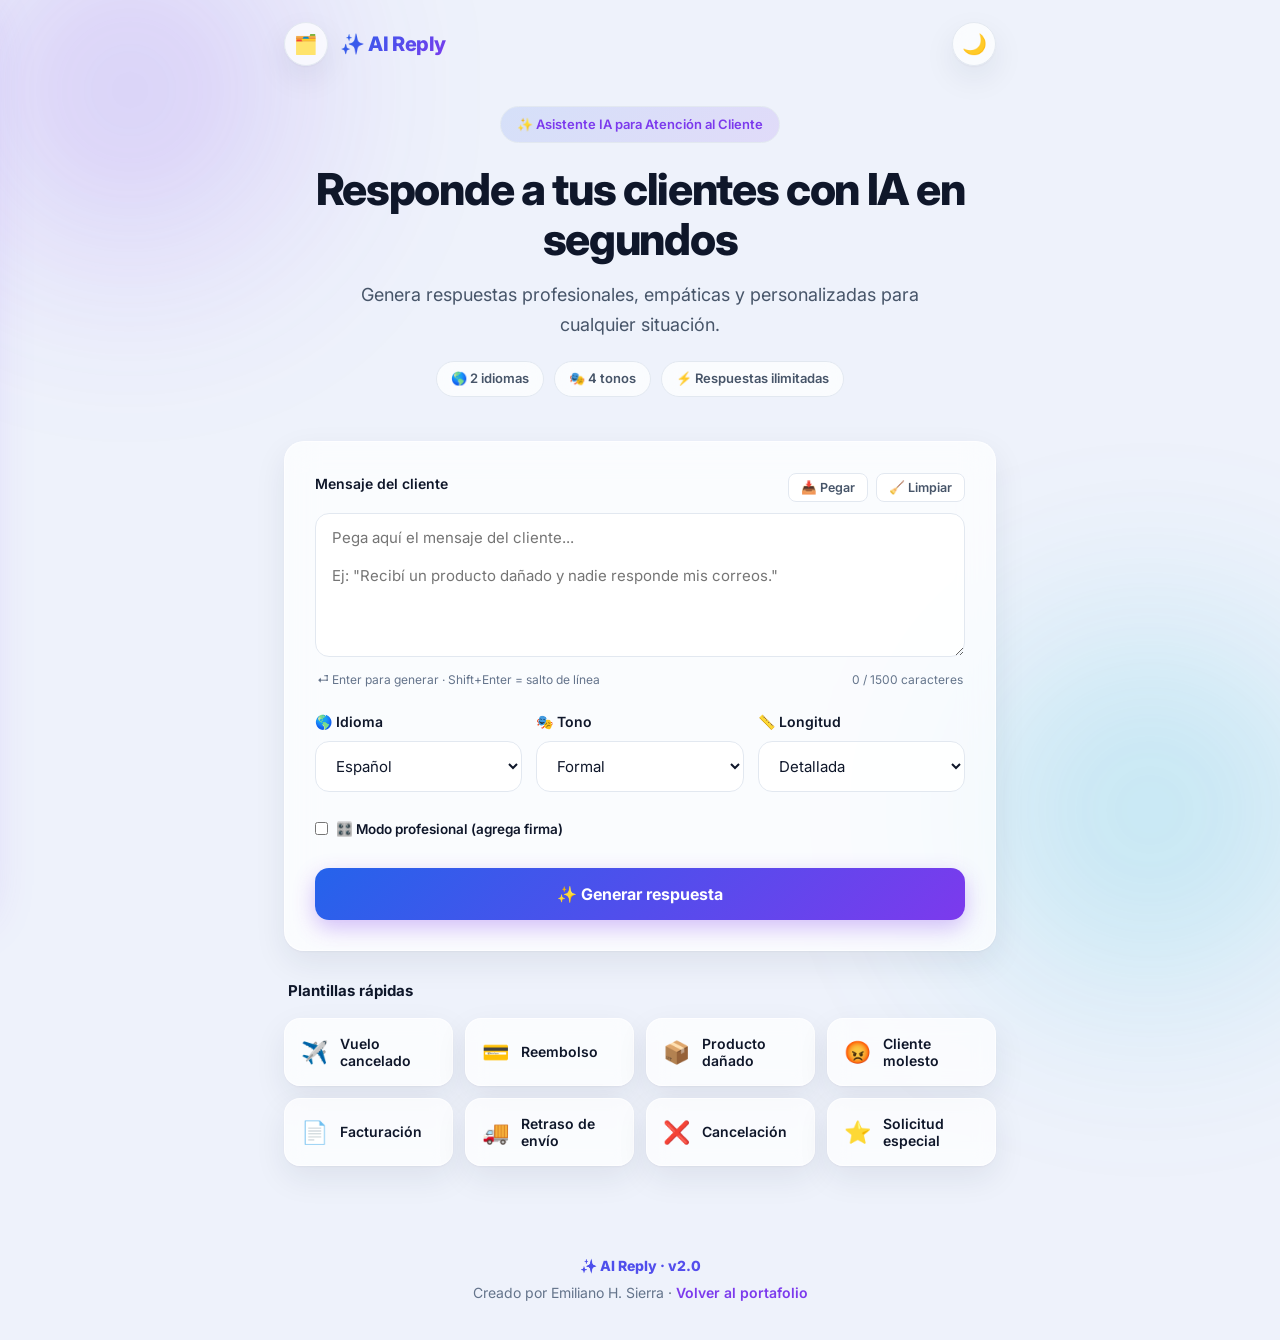
==== commit c4ae8b23: "Add files via upload" ====
--- a/asistente-soporte/index.html
+++ b/asistente-soporte/index.html
@@ -17,9 +17,24 @@
 
   <!-- Barra superior con marca -->
   <nav class="topbar">
-    <span class="marca">✨ AI Reply</span>
+    <div class="topbar-left">
+      <button id="btnHistorial" class="btn-icono" onclick="abrirHistorial()" title="Historial" aria-label="Abrir historial">🗂️</button>
+      <span class="marca">✨ AI Reply</span>
+    </div>
     <button id="btnTema" class="btn-tema" onclick="cambiarTema()" title="Cambiar tema" aria-label="Cambiar tema claro u oscuro">🌙</button>
   </nav>
+
+  <!-- Barra lateral de historial (Ronda 3 · paso 1) -->
+  <div id="overlayHist" class="overlay-hist oculto" onclick="cerrarHistorial()"></div>
+  <aside id="sidebarHist" class="sidebar-hist">
+    <div class="sidebar-hist-head">
+      <span class="sidebar-hist-titulo">🗂️ Historial</span>
+      <button class="btn-cerrar" onclick="cerrarHistorial()" aria-label="Cerrar historial">✕</button>
+    </div>
+    <button class="btn-nueva" onclick="nuevaRespuesta()">➕ Nueva respuesta</button>
+    <div id="listaHistorial" class="lista-historial"></div>
+    <button class="btn-limpiar-hist" onclick="limpiarHistorial()">🗑️ Limpiar historial</button>
+  </aside>
 
   <header class="hero">
     <span class="eyebrow">✨ Asistente IA para Atención al Cliente</span>
@@ -149,14 +164,7 @@
       </div>
     </section>
 
-    <!-- Historial -->
-    <section id="tarjetaHistorial" class="panel historial-card oculto">
-      <div class="resultado-head">
-        <span class="resultado-titulo">📜 Historial</span>
-        <button class="btn-mini" onclick="limpiarHistorial()">🗑️ Limpiar</button>
-      </div>
-      <div id="listaHistorial" class="lista-historial"></div>
-    </section>
+    <!-- (El historial ahora vive en la barra lateral izquierda 🗂️) -->
 
   </main>
 
@@ -355,11 +363,12 @@
 
     function renderHistorial() {
       var historial = JSON.parse(localStorage.getItem("historial") || "[]");
-      var tarjeta = document.getElementById("tarjetaHistorial");
       var lista = document.getElementById("listaHistorial");
       lista.innerHTML = "";
-      if (historial.length === 0) { tarjeta.classList.add("oculto"); return; }
-      tarjeta.classList.remove("oculto");
+      if (historial.length === 0) {
+        lista.innerHTML = '<p class="hist-vacio">Aún no hay respuestas guardadas.</p>';
+        return;
+      }
       historial.forEach(function (item, i) {
         var fila = document.createElement("button");
         fila.className = "historial-item";
@@ -381,12 +390,30 @@
       var item = historial[i];
       if (!item) return;
       mostrarRespuesta(item.respuesta);
+      cerrarHistorial();
       document.getElementById("tarjetaResultado").scrollIntoView({ behavior: "smooth" });
     }
 
     function limpiarHistorial() {
       localStorage.removeItem("historial");
       renderHistorial();
+    }
+
+    // ===== Barra lateral de historial (Ronda 3 · paso 1) =====
+    function abrirHistorial() {
+      document.getElementById("sidebarHist").classList.add("abierto");
+      document.getElementById("overlayHist").classList.remove("oculto");
+    }
+    function cerrarHistorial() {
+      document.getElementById("sidebarHist").classList.remove("abierto");
+      document.getElementById("overlayHist").classList.add("oculto");
+    }
+    function nuevaRespuesta() {
+      document.getElementById("mensajeCliente").value = "";
+      actualizarContador();
+      document.getElementById("tarjetaResultado").classList.add("oculto");
+      cerrarHistorial();
+      document.getElementById("mensajeCliente").focus();
     }
 
     // ===== Modo oscuro =====
--- a/asistente-soporte/estilos.css
+++ b/asistente-soporte/estilos.css
@@ -234,6 +234,52 @@
 .historial-preview { font-size: 14px; color: var(--texto); }
 .historial-meta { font-size: 12px; color: var(--tenue); font-weight: 600; }
 
+/* --- Historial en barra lateral (Ronda 3 · paso 1) --- */
+.topbar-left { display: flex; align-items: center; gap: 12px; }
+.btn-icono {
+  width: 44px; height: 44px; border-radius: 50%;
+  border: 1px solid var(--borde); background: var(--panel);
+  backdrop-filter: blur(12px); -webkit-backdrop-filter: blur(12px);
+  font-size: 19px; cursor: pointer; box-shadow: var(--sombra);
+  transition: transform 0.2s, box-shadow 0.2s;
+}
+.btn-icono:hover { transform: scale(1.08); box-shadow: var(--sombra-lg); }
+.overlay-hist { position: fixed; inset: 0; z-index: 40; background: rgba(15,23,42,0.45); }
+.sidebar-hist {
+  position: fixed; top: 0; left: 0; z-index: 50;
+  width: 320px; max-width: 85vw; height: 100vh;
+  background: var(--panel); backdrop-filter: blur(20px); -webkit-backdrop-filter: blur(20px);
+  border-right: 1px solid var(--panel-bord); box-shadow: var(--sombra-lg);
+  padding: 22px 18px; overflow-y: auto;
+  display: flex; flex-direction: column; gap: 14px;
+  transform: translateX(-105%); transition: transform 0.3s ease;
+}
+.sidebar-hist.abierto { transform: translateX(0); }
+.sidebar-hist-head { display: flex; justify-content: space-between; align-items: center; }
+.sidebar-hist-titulo { font-size: 17px; font-weight: 800; color: var(--texto); }
+.btn-cerrar {
+  width: 34px; height: 34px; border-radius: 8px; border: 1px solid var(--borde);
+  background: var(--input); color: var(--texto); font-size: 14px; cursor: pointer; font-family: inherit;
+  transition: border-color 0.2s, color 0.2s;
+}
+.btn-cerrar:hover { border-color: var(--violeta); color: var(--violeta); }
+.btn-nueva {
+  width: 100%; background: var(--grad); color: #fff; border: none;
+  padding: 12px; border-radius: 12px; font-size: 14px; font-weight: 700;
+  cursor: pointer; font-family: inherit; box-shadow: 0 6px 18px rgba(124,58,237,0.30);
+  transition: transform 0.15s;
+}
+.btn-nueva:hover { transform: translateY(-1px); }
+.sidebar-hist .lista-historial { margin-top: 0; flex: 1 1 auto; }
+.hist-vacio { font-size: 13.5px; color: var(--tenue); text-align: center; padding: 20px 0; }
+.btn-limpiar-hist {
+  width: 100%; background: var(--input); color: var(--suave);
+  border: 1px solid var(--borde); padding: 10px; border-radius: 10px;
+  font-size: 13px; font-weight: 600; cursor: pointer; font-family: inherit;
+  transition: border-color 0.2s, color 0.2s;
+}
+.btn-limpiar-hist:hover { border-color: var(--violeta); color: var(--violeta); }
+
 /* --- Utilidad --- */
 .oculto { display: none; }
 
